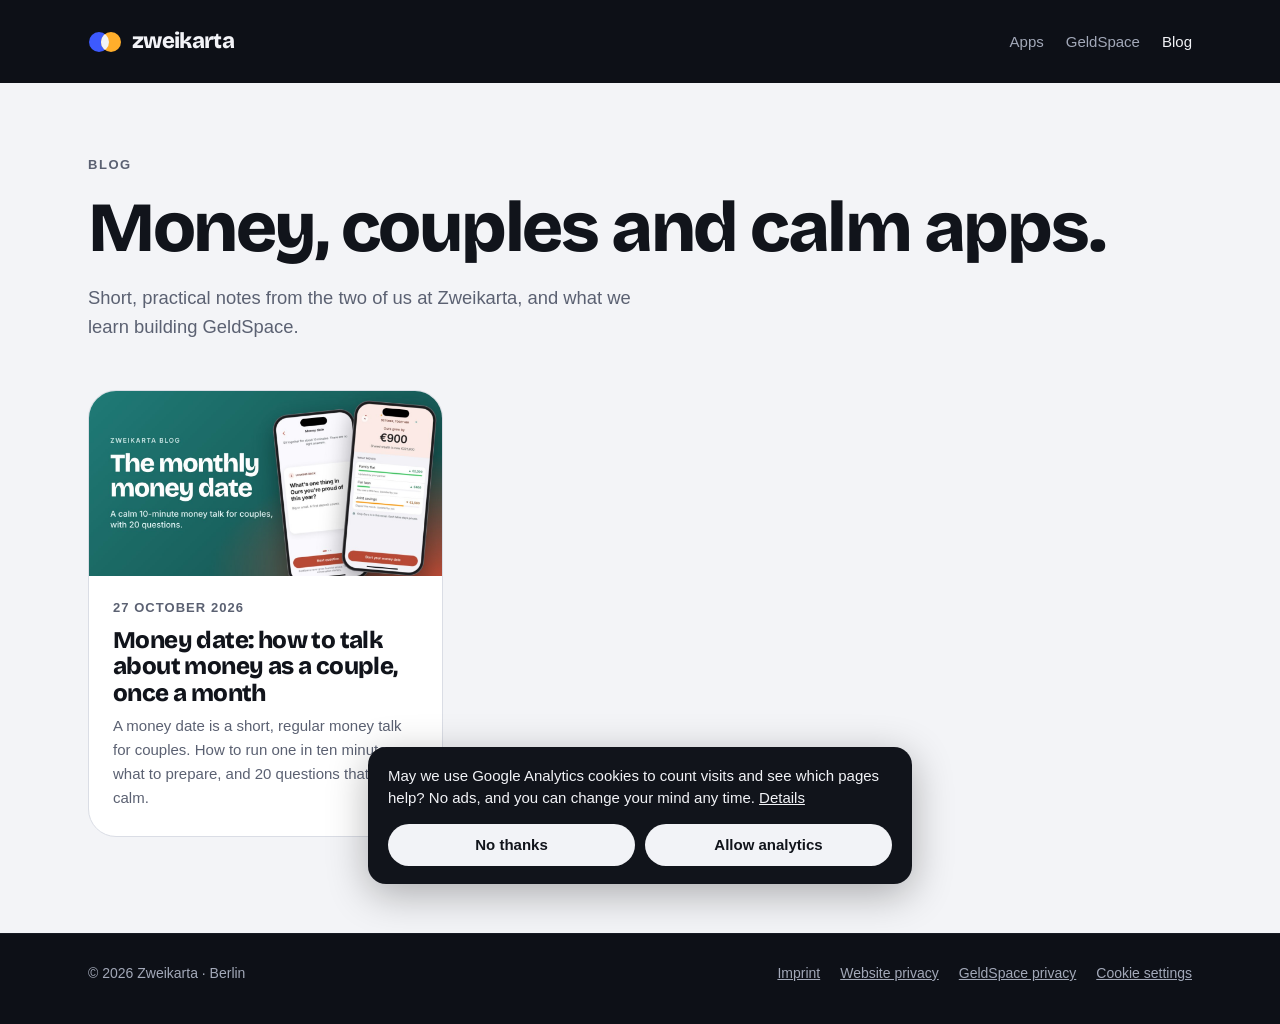
==== blog/index.html @ 754677b7 "Blog section and first post draft: money date for couples Posts are Markdown files in content/blog/," ====
<!doctype html>
<html lang="en">
<head>
<meta charset="utf-8">
<meta name="viewport" content="width=device-width, initial-scale=1">
<title>Blog · Zweikarta</title>
<meta name="description" content="Notes from Zweikarta, a two-person app studio in Berlin: money as a couple, calm apps, and what we learn building GeldSpace.">
<link rel="canonical" href="https://zweikarta.com/blog/">
<meta property="og:type" content="website">
<meta property="og:site_name" content="Zweikarta">
<meta property="og:title" content="Blog · Zweikarta">
<meta property="og:description" content="Notes from Zweikarta, a two-person app studio in Berlin: money as a couple, calm apps, and what we learn building GeldSpace.">
<meta property="og:url" content="https://zweikarta.com/blog/">
<meta property="og:image" content="https://zweikarta.com/assets/og/studio.jpg">
<meta property="og:image:width" content="1200">
<meta property="og:image:height" content="630">
<meta property="og:image:alt" content="Zweikarta: two makers, one studio. Independent app studio in Berlin.">
<meta name="twitter:card" content="summary_large_image">
<link rel="alternate" type="application/rss+xml" title="Zweikarta blog" href="https://zweikarta.com/blog/feed.xml">
<script type="application/ld+json">
{
  "@context": "https://schema.org",
  "@type": "Blog",
  "@id": "https://zweikarta.com/blog/#blog",
  "name": "Zweikarta blog",
  "url": "https://zweikarta.com/blog/",
  "description": "Notes from Zweikarta, a two-person app studio in Berlin: money as a couple, calm apps, and what we learn building GeldSpace.",
  "publisher": {
    "@id": "https://zweikarta.com/#org"
  },
  "inLanguage": "en",
  "blogPost": [
    {
      "@type": "BlogPosting",
      "headline": "Money date for couples: a 10-minute monthly check-in (20 questions)",
      "url": "https://zweikarta.com/blog/money-date-for-couples/",
      "datePublished": "2026-10-27"
    }
  ]
}
</script>
<link rel="icon" href="/assets/mark.svg" type="image/svg+xml">
<link rel="preload" href="/assets/fonts/bricolage-grotesque-latin-800-normal.woff2" as="font" type="font/woff2" crossorigin>
<link rel="stylesheet" href="/assets/studio.css">
<script src="/assets/consent.js" defer></script>
</head>
<body class="blog-page">

<header class="blog-top">
  <div class="wrap topbar">
    <a class="logo" href="/" aria-label="Zweikarta home">
      <svg viewBox="0 0 34 22" aria-hidden="true"><defs><clipPath id="logo-clip"><circle cx="11" cy="11" r="10"/></clipPath></defs><circle cx="11" cy="11" r="10" fill="#3D5AFE"/><circle cx="23" cy="11" r="10" fill="#FFAE2B"/><circle class="lens" cx="23" cy="11" r="10" clip-path="url(#logo-clip)"/></svg>
      zweikarta
    </a>
    <nav aria-label="Main">
      <a href="/#apps">Apps</a>
      <a href="/geldspace/" class="hide-sm">GeldSpace</a>
      <a href="/blog/" aria-current="page">Blog</a>
    </nav>
  </div>
</header>

<main>
<section class="blog-list wrap">
  <p class="kicker">Blog</p>
  <h1>Money, couples and calm apps.</h1>
  <p class="lede">Short, practical notes from the two of us at Zweikarta, and what we learn building GeldSpace.</p>
  <ul class="post-cards">
    <li class="post-card">
      <a href="/blog/money-date-for-couples/">
        <img src="/assets/blog/money-date-for-couples/cover.jpg" width="1200" height="630" alt="" loading="lazy" decoding="async">
        <span class="post-card-text">
          <time datetime="2026-10-27">27 October 2026</time>
          <strong>Money date: how to talk about money as a couple, once a month</strong>
          <span>A money date is a short, regular money talk for couples. How to run one in ten minutes, what to prepare, and 20 questions that keep it calm.</span>
        </span>
      </a>
    </li>
  </ul>
</section>
</main>

<footer class="foot">
  <div class="wrap">
    <span>© 2026 Zweikarta · Berlin</span>
    <nav aria-label="Legal"><a href="/imprint/">Imprint</a><a href="/privacy/">Website privacy</a><a href="/geldspace/privacy/">GeldSpace privacy</a></nav>
  </div>
</footer>
</body>
</html>
---- assets/studio.css ----
/* Zweikarta studio home page. Self-hosted fonts only, no external requests.
   Layout: dark hero with a design + code Venn mark, then light editorial sections, dark contact band. */
@font-face { font-family: "Bricolage"; font-weight: 700; font-display: swap; src: url(fonts/bricolage-grotesque-latin-700-normal.woff2) format("woff2"); unicode-range: U+0000-00FF,U+0131,U+0152-0153,U+02BB-02BC,U+02C6,U+02DA,U+02DC,U+0304,U+0308,U+0329,U+2000-206F,U+20AC,U+2122,U+2212; }
@font-face { font-family: "Bricolage"; font-weight: 700; font-display: swap; src: url(fonts/bricolage-grotesque-latin-ext-700-normal.woff2) format("woff2"); unicode-range: U+0100-02AF,U+1E00-1E9F,U+20A0-20AB,U+2C60-2C7F,U+A720-A7FF; }
@font-face { font-family: "Bricolage"; font-weight: 800; font-display: swap; src: url(fonts/bricolage-grotesque-latin-800-normal.woff2) format("woff2"); unicode-range: U+0000-00FF,U+0131,U+0152-0153,U+02BB-02BC,U+02C6,U+02DA,U+02DC,U+0304,U+0308,U+0329,U+2000-206F,U+20AC,U+2122,U+2212; }
@font-face { font-family: "Bricolage"; font-weight: 800; font-display: swap; src: url(fonts/bricolage-grotesque-latin-ext-800-normal.woff2) format("woff2"); unicode-range: U+0100-02AF,U+1E00-1E9F,U+20A0-20AB,U+2C60-2C7F,U+A720-A7FF; }

:root {
  --night: #0D1017;        /* hero and contact bands, both themes */
  --night-2: #171B24;
  --on-night: #F2F3F7;
  --on-night-muted: #A2A8B8;
  --bg: #F3F4F7;
  --surface: #FFFFFF;
  --fg: #11141B;
  --muted: #5B6172;
  --line: #DADDE5;
  --cobalt: #3D5AFE;        /* design */
  --saffron: #FFAE2B;       /* code */
  --cobalt-ink: #2F47D6;
  --mine: #1F7A76;
  --ours: #B84A35;
  --display: "Bricolage", -apple-system, "Segoe UI", Roboto, sans-serif;
  --body: -apple-system, BlinkMacSystemFont, "Inter", "Segoe UI", Roboto, "Helvetica Neue", Arial, sans-serif;
  --r-lg: 28px;
  --r-md: 18px;
  color-scheme: light;
}
@media (prefers-color-scheme: dark) {
  :root:not([data-theme="light"]) {
    --bg: #0A0C11; --surface: #141822; --fg: #EEF0F5; --muted: #A2A8B8; --line: #262B37;
    --cobalt-ink: #8C9DFF; color-scheme: dark;
  }
}
:root[data-theme="dark"] {
  --bg: #0A0C11; --surface: #141822; --fg: #EEF0F5; --muted: #A2A8B8; --line: #262B37;
  --cobalt-ink: #8C9DFF; color-scheme: dark;
}

* { box-sizing: border-box; }
html { -webkit-text-size-adjust: 100%; scroll-behavior: smooth; }
@media (prefers-reduced-motion: reduce) { html { scroll-behavior: auto; } }
body { margin: 0; background: var(--bg); color: var(--fg); font: 17px/1.6 var(--body); -webkit-font-smoothing: antialiased; }
a { color: inherit; }
a:focus-visible { outline: 2px solid var(--saffron); outline-offset: 3px; border-radius: 6px; }
.wrap { max-width: 72rem; margin: 0 auto; padding-inline: 24px; }
h1, h2, h3 { font-family: var(--display); font-weight: 800; letter-spacing: -0.035em; line-height: 0.98; text-wrap: balance; margin: 0; }
.kicker { font-size: 13px; font-weight: 600; letter-spacing: 0.12em; text-transform: uppercase; color: var(--muted); margin: 0 0 18px; }

/* Hero */
.hero { background: var(--night); color: var(--on-night); position: relative; overflow: hidden; }
.hero::after { content: ""; position: absolute; inset: auto -10% -45% 30%; height: 70%; background: radial-gradient(closest-side, rgba(61,90,254,0.22), transparent); pointer-events: none; }
.topbar { display: flex; align-items: center; justify-content: space-between; gap: 16px; padding-block: 24px; position: relative; z-index: 1; flex-wrap: wrap; }
.logo { display: inline-flex; align-items: center; gap: 10px; text-decoration: none; font-family: var(--display); font-weight: 800; font-size: 22px; letter-spacing: -0.03em; }
.logo svg { width: 34px; height: 22px; }
.logo .lens { fill: #F2F3F7; } /* overlap matches the "Apps" lens in the hero */
.topbar nav { display: flex; gap: 22px; font-size: 15px; }
.topbar nav a { text-decoration: none; color: var(--on-night-muted); }
.topbar nav a:hover { color: var(--on-night); }
.hero-grid { display: grid; grid-template-columns: minmax(0, 1.25fr) minmax(0, 1fr); gap: 40px; align-items: center; padding-block: 56px 96px; position: relative; z-index: 1; }
.hero h1 { font-size: clamp(3.2rem, 7.5vw, 5.8rem); }
.hero h1 .dim { color: var(--on-night-muted); }
.hero .lede { font-size: clamp(1.1rem, 2vw, 1.3rem); color: var(--on-night-muted); max-width: 32rem; margin: 28px 0 36px; }
.ctas { display: flex; flex-wrap: wrap; gap: 12px; }
.btn { display: inline-flex; align-items: center; gap: 8px; height: 52px; padding: 0 24px; border-radius: 999px; font-weight: 600; font-size: 16px; text-decoration: none; transition: transform .15s ease; }
.btn:hover { transform: translateY(-2px); }
.btn-primary { background: var(--saffron); color: #1A1204; }
.btn-ghost { border: 1px solid rgba(242,243,247,0.25); color: var(--on-night); }

/* Venn: design + code = apps */
.venn { display: block; width: 100%; max-width: 460px; height: auto; margin-inline: auto; overflow: visible; }
.venn text { font-family: var(--display); font-weight: 700; font-size: 22px; letter-spacing: -0.01em; }
.venn .mid { font-weight: 800; font-size: 26px; }
@media (prefers-reduced-motion: no-preference) {
  .venn .l { animation: meet-l 1.1s cubic-bezier(.2,.8,.2,1) both; }
  .venn .r { animation: meet-r 1.1s cubic-bezier(.2,.8,.2,1) both; }
  .venn .lens { animation: lens .6s ease-out .7s both; }
  @keyframes meet-l { from { transform: translateX(-40px); } to { transform: none; } }
  @keyframes meet-r { from { transform: translateX(40px); } to { transform: none; } }
  @keyframes lens { from { opacity: 0.15; } to { opacity: 1; } }
}

/* Sections */
section.block { padding-block: 96px; }
section.block + section.block { padding-top: 0; }
.section-head { display: flex; justify-content: space-between; align-items: end; gap: 24px; flex-wrap: wrap; margin-bottom: 40px; }
.section-head h2 { font-size: clamp(2.2rem, 5vw, 3.6rem); }
.section-head p { max-width: 26rem; color: var(--muted); margin: 0; }

/* Name equation */
.equation { display: grid; grid-template-columns: minmax(0, 1fr) auto minmax(0, 1fr) auto minmax(0, 1.2fr); gap: 16px; align-items: stretch; }
.eq-card { background: var(--surface); border: 1px solid var(--line); border-radius: var(--r-lg); padding: 28px; min-width: 0; }
.eq-card .word { font-family: var(--display); font-weight: 800; font-size: clamp(2rem, 4.5vw, 3.2rem); letter-spacing: -0.035em; line-height: 1; }
.eq-card .lang { font-size: 13px; font-weight: 600; letter-spacing: 0.1em; text-transform: uppercase; color: var(--muted); margin-top: 14px; }
.eq-card .mean { font-size: 18px; margin-top: 4px; }
.eq-card.design .word { color: var(--cobalt-ink); }
.eq-card.code .word { color: #C47800; }
.eq-card .deva { font-size: 0.55em; font-weight: 600; color: var(--muted); margin-left: 8px; letter-spacing: 0; }
.op { align-self: center; font-family: var(--display); font-weight: 800; font-size: 2.4rem; color: var(--muted); }
.eq-card.result { background: var(--night); color: var(--on-night); border-color: var(--night); }
.eq-card.result .lang { color: var(--on-night-muted); }

/* Apps */
.app-feature { display: grid; grid-template-columns: minmax(0, 1fr) minmax(0, 0.8fr); gap: 32px; align-items: end; border-radius: 36px; padding: 56px 56px 0; overflow: hidden; color: #fff;
  background: radial-gradient(120% 120% at 100% 100%, #B84A35 0%, rgba(184,74,53,0) 55%), linear-gradient(135deg, #1F7A76, #134B48); }
.app-feature .copy { padding-bottom: 56px; min-width: 0; }
.app-tag { display: inline-flex; align-items: center; gap: 10px; font-weight: 600; margin-bottom: 22px; }
.app-tag svg { width: 44px; height: 44px; border-radius: 11px; box-shadow: 0 0 0 1px rgba(255,255,255,0.25); }
.app-feature h3 { font-size: clamp(2rem, 4.5vw, 3.4rem); }
.app-feature p { color: #E3F1F0; font-size: 1.1rem; max-width: 28rem; margin: 20px 0 28px; }
.app-feature .chips { display: flex; flex-wrap: wrap; gap: 8px; margin-bottom: 32px; }
.chip { font-size: 13px; font-weight: 600; padding: 6px 12px; border-radius: 999px; background: rgba(255,255,255,0.14); }
.btn-light { background: #fff; color: #134B48; }
.app-feature img { display: block; width: 100%; max-width: 320px; height: auto; margin: 0 auto -70px; filter: drop-shadow(0 30px 40px rgba(0,0,0,0.3)); }
.next-app { margin-top: 16px; border: 2px dashed var(--line); border-radius: var(--r-lg); padding: 28px; display: flex; justify-content: space-between; align-items: center; gap: 16px; flex-wrap: wrap; color: var(--muted); }
.next-app strong { color: var(--fg); font-family: var(--display); font-size: 1.4rem; letter-spacing: -0.02em; }

/* People */
.people { display: grid; grid-template-columns: repeat(2, minmax(0, 1fr)); gap: 16px; }
.person { background: var(--surface); border: 1px solid var(--line); border-radius: var(--r-lg); padding: 32px; display: flex; gap: 20px; align-items: flex-start; min-width: 0; }
.avatar { width: 64px; height: 64px; border-radius: 50%; flex: none; display: grid; place-items: center; font-family: var(--display); font-weight: 800; font-size: 26px; }
.person.design .avatar { background: var(--cobalt); color: #fff; }
.person.code .avatar { background: var(--saffron); color: #1A1204; }
.person h3 { font-size: 1.6rem; letter-spacing: -0.025em; }
.person .role { font-weight: 600; color: var(--muted); margin: 6px 0 10px; font-size: 15px; }
.person p { margin: 0; }

/* Principles */
.principles { display: grid; grid-template-columns: repeat(3, minmax(0, 1fr)); gap: 16px; }
.principle { border-top: 2px solid var(--fg); padding-top: 20px; min-width: 0; }
.principle h3 { font-size: 1.5rem; letter-spacing: -0.025em; margin-bottom: 10px; }
.principle p { color: var(--muted); margin: 0; }

/* Contact band */
.contact { background: var(--night); color: var(--on-night); padding-block: 96px; }
.contact h2 { font-size: clamp(2.6rem, 7vw, 5.4rem); }
.contact .mail { display: inline-block; margin-top: 28px; font-family: var(--display); font-weight: 700; font-size: clamp(1.4rem, 4vw, 2.4rem); letter-spacing: -0.02em; color: var(--saffron); text-decoration: none; border-bottom: 2px solid rgba(255,174,43,0.4); word-break: break-word; }
.contact .mail:hover { border-bottom-color: var(--saffron); }
.contact p { color: var(--on-night-muted); margin: 18px 0 0; }

footer.foot { background: var(--night); color: var(--on-night-muted); border-top: 1px solid var(--night-2); font-size: 14px; padding-block: 28px 40px; }
footer.foot .wrap { display: flex; justify-content: space-between; gap: 16px; flex-wrap: wrap; }
footer.foot nav { display: flex; gap: 20px; flex-wrap: wrap; }
footer.foot a { color: var(--on-night-muted); }

.draft-banner { background: #FFE6A8; color: #4A3500; font-size: 14px; padding: 10px 0; }

@media (max-width: 860px) {
  .hero-grid { grid-template-columns: 1fr; padding-block: 24px 72px; }
  .venn { max-width: 340px; }
  .equation { grid-template-columns: 1fr; }
  .op { justify-self: center; font-size: 2rem; line-height: 1; }
  .app-feature { grid-template-columns: 1fr; padding: 36px 24px 0; border-radius: 28px; }
  .app-feature .copy { padding-bottom: 8px; }
  .app-feature img { max-width: 250px; }
  .people, .principles { grid-template-columns: 1fr; }
  section.block { padding-block: 72px; }
  .person { padding: 24px; }
}
@media (max-width: 480px) {
  .wrap { padding-inline: 18px; }
  .topbar nav { gap: 16px; }
  .topbar nav a.hide-sm { display: none; }
}

/* GeldSpace product page (uses the app's Sanctuary colours) */
.gs-page { --accent: #1F7A76; }
.gs-hero { background: radial-gradient(110% 120% at 100% 100%, #B84A35 0%, rgba(184,74,53,0) 50%), linear-gradient(140deg, #1F7A76, #134B48); color: #fff; overflow: hidden; }
.gs-hero .topbar nav a { color: #CFE6E4; }
.gs-hero .topbar nav a:hover { color: #fff; }
.gs-hero .hero-grid { padding-block: 40px 0; align-items: end; }
.gs-hero .copy { padding-bottom: 80px; }
.gs-hero h1 { font-size: clamp(2.6rem, 5.5vw, 4.4rem); }
.gs-hero .lede { color: #E3F1F0; }
.gs-hero img { display: block; width: 100%; max-width: 300px; height: auto; margin: 0 auto -40px; filter: drop-shadow(0 30px 40px rgba(0,0,0,0.3)); }
.soon { display: inline-flex; align-items: center; height: 48px; padding: 0 20px; border-radius: 999px; border: 1px solid rgba(255,255,255,0.35); font-weight: 600; font-size: 15px; }
.intro { font-family: var(--display); font-weight: 700; font-size: clamp(1.6rem, 3.6vw, 2.5rem); line-height: 1.2; letter-spacing: -0.025em; max-width: 52rem; margin: 0; text-wrap: pretty; }
.intro em { font-style: normal; color: var(--muted); }
.spaces2 { display: grid; grid-template-columns: repeat(2, minmax(0, 1fr)); gap: 16px; }
.space2 { border-radius: var(--r-lg); padding: 32px; min-width: 0; }
.space2.mine { background: #E3F1F0; color: #134B48; }
.space2.ours { background: #FBEAE5; color: #5C2318; }
.space2 h3 { font-size: 2.2rem; margin-bottom: 14px; }
.space2 ul { margin: 0; padding-left: 1.1em; }
.space2 li { margin-bottom: 6px; }
.note { margin-top: 16px; color: var(--muted); font-size: 15px; }
.steps3 { display: grid; grid-template-columns: minmax(0, 1fr) minmax(0, 0.7fr); gap: 48px; align-items: center; }
.steps3 ol { list-style: none; margin: 0; padding: 0; display: grid; gap: 28px; counter-reset: s; }
.steps3 li { display: grid; grid-template-columns: 52px minmax(0, 1fr); gap: 18px; counter-increment: s; }
.steps3 li::before { content: counter(s); width: 52px; height: 52px; border-radius: 50%; display: grid; place-items: center; font-family: var(--display); font-weight: 800; font-size: 22px; background: var(--surface); border: 1px solid var(--line); }
.steps3 h3 { font-size: 1.5rem; letter-spacing: -0.02em; margin: 10px 0 6px; }
.steps3 p { margin: 0; color: var(--muted); }
.steps3 img { display: block; width: 100%; max-width: 260px; height: auto; margin-inline: auto; }
/* GeldSpace invite page (/geldspace/invite/#CODE) */
.gs-invite { position: relative; z-index: 1; max-width: 40rem; padding-block: 48px 72px; }
.gs-invite h1 { font-size: clamp(2.4rem, 6vw, 3.8rem); }
.gs-invite .lede { margin: 20px 0 28px; }
.gs-invite-kicker { font-size: 13px; font-weight: 600; letter-spacing: 0.12em; text-transform: uppercase; color: #CFE6E4; margin: 0 0 14px; }
.code-card { background: #FFFFFF; color: #11141B; border-radius: var(--r-lg); padding: 24px; margin-bottom: 24px; box-shadow: 0 24px 48px rgba(0,0,0,0.18); text-align: center; }
.code-card p { margin: 0; }
.code-label { font-size: 13px; font-weight: 600; letter-spacing: 0.12em; text-transform: uppercase; color: #5B6172; }
.code-card .code { font-family: var(--display); font-weight: 800; font-size: clamp(2.6rem, 11vw, 3.6rem); letter-spacing: 0.14em; line-height: 1.1; margin: 10px 0 6px !important; color: #B84A35; font-variant-numeric: tabular-nums; }
.code-note { color: #5B6172; font-size: 15px; }
.code-copy { margin-top: 16px; height: 44px; padding: 0 20px; border-radius: 999px; border: 1px solid #DADDE5; background: #FFFFFF; color: #134B48; font: 600 15px var(--body); cursor: pointer; }
.code-copy:hover { border-color: #134B48; }
.code-copy:focus-visible { outline: 2px solid var(--saffron); outline-offset: 3px; }
.code-card.is-missing .code { font-size: clamp(1.6rem, 6vw, 2rem); letter-spacing: -0.02em; color: #11141B; }
.gs-steps { grid-template-columns: minmax(0, 1fr); max-width: 40rem; }
.gs-what .space2 h3 { font-size: 1.7rem; }
.cols2 { display: grid; grid-template-columns: repeat(2, minmax(0, 1fr)); gap: 16px; }
.panel { background: var(--surface); border: 1px solid var(--line); border-radius: var(--r-lg); padding: 32px; min-width: 0; }
.panel h3 { font-size: 1.6rem; letter-spacing: -0.025em; margin-bottom: 12px; }
.panel ul { margin: 0; padding-left: 1.1em; }
.panel li { margin-bottom: 8px; }
.faq { display: grid; gap: 10px; }
.faq details { background: var(--surface); border: 1px solid var(--line); border-radius: var(--r-md); padding: 0 24px; }
.faq summary { cursor: pointer; padding: 20px 0; font-weight: 600; font-size: 1.05rem; list-style: none; display: flex; justify-content: space-between; gap: 16px; }
.faq summary::-webkit-details-marker { display: none; }
.faq summary::after { content: "+"; font-family: var(--display); font-weight: 800; font-size: 1.4rem; line-height: 1; color: var(--muted); }
.faq details[open] summary::after { content: "–"; }
.faq details p { margin: 0 0 20px; color: var(--muted); }
.help-links { display: flex; flex-wrap: wrap; gap: 12px; }
.help-links a { display: inline-flex; align-items: center; height: 48px; padding: 0 20px; border-radius: 999px; border: 1px solid var(--line); background: var(--surface); text-decoration: none; font-weight: 600; }
.help-links a:hover { border-color: var(--fg); }
@media (max-width: 860px) {
  .gs-hero .copy { padding-bottom: 8px; }
  .gs-hero img { max-width: 240px; }
  .spaces2, .cols2, .steps3 { grid-template-columns: 1fr; }
  .steps3 img { max-width: 220px; }
  .space2, .panel { padding: 24px; }
}

/* Blog (/blog/), pages generated by tools/build_blog.py */
.blog-top { background: var(--night); color: var(--on-night); }
.blog-top .topbar nav a[aria-current="page"] { color: var(--on-night); }
.blog-list { padding-block: 72px 96px; }
.blog-list h1 { font-size: clamp(2.6rem, 6vw, 4.4rem); }
.blog-list .lede { color: var(--muted); font-size: 1.15rem; max-width: 34rem; margin: 20px 0 48px; }
.post-cards { list-style: none; margin: 0; padding: 0; display: grid; grid-template-columns: repeat(auto-fill, minmax(min(100%, 340px), 1fr)); gap: 20px; }
.post-card a { display: flex; flex-direction: column; height: 100%; background: var(--surface); border: 1px solid var(--line); border-radius: var(--r-lg); overflow: hidden; text-decoration: none; transition: transform .15s ease, border-color .15s ease; }
.post-card a:hover { transform: translateY(-2px); border-color: var(--fg); }
.post-card img { display: block; width: 100%; height: auto; aspect-ratio: 1200 / 630; object-fit: cover; }
.post-card-text { display: flex; flex-direction: column; gap: 8px; padding: 22px 24px 26px; }
.post-card time { font-size: 13px; font-weight: 600; letter-spacing: 0.08em; text-transform: uppercase; color: var(--muted); }
.post-card strong { font-family: var(--display); font-weight: 800; font-size: 1.5rem; line-height: 1.1; letter-spacing: -0.025em; }
.post-card-text > span { color: var(--muted); font-size: 15px; }

.post { max-width: 46rem; padding-block: 48px 96px; }
.crumbs { font-size: 15px; margin-bottom: 20px; }
.crumbs a { color: var(--muted); text-decoration: none; }
.crumbs a::before { content: "← "; }
.crumbs a:hover { color: var(--fg); }
.post h1 { font-size: clamp(2.3rem, 5.5vw, 3.6rem); line-height: 1.02; }
.post-meta { color: var(--muted); font-size: 15px; margin: 18px 0 32px; }
.post-cover { margin: 0 0 40px; }
.post-cover img { display: block; width: 100%; height: auto; border-radius: var(--r-lg); }
.post-toc { background: var(--surface); border: 1px solid var(--line); border-radius: var(--r-md); padding: 22px 26px; margin-bottom: 40px; }
.post-toc .kicker { margin-bottom: 10px; }
.post-toc ol { margin: 0; padding-left: 1.2em; }
.post-toc li { margin: 4px 0; }
.post-toc a { text-decoration: none; }
.post-toc a:hover { text-decoration: underline; }
.post-body { font-size: 1.1rem; line-height: 1.7; }
.post-body h2 { font-size: clamp(1.7rem, 3.6vw, 2.3rem); line-height: 1.08; margin: 56px 0 16px; scroll-margin-top: 24px; }
.post-body h3 { font-size: 1.35rem; line-height: 1.2; letter-spacing: -0.02em; margin: 32px 0 8px; }
.post-body p { margin: 0 0 18px; }
.post-body ul, .post-body ol { margin: 0 0 20px; padding-left: 1.3em; }
.post-body li { margin-bottom: 8px; }
.post-body a { color: var(--mine); text-underline-offset: 3px; }
.post-body figure { margin: 36px 0; }
.post-body figure.phone { display: grid; grid-template-columns: minmax(0, 220px) minmax(0, 1fr); gap: 28px; align-items: center; background: var(--surface); border: 1px solid var(--line); border-radius: var(--r-lg); padding: 28px; }
.post-body figure img { display: block; width: 100%; height: auto; }
.post-body figure.wide img { border-radius: var(--r-md); }
.post-body figcaption { color: var(--muted); font-size: 15px; line-height: 1.5; }
.post-body figure.wide figcaption { margin-top: 10px; }
.post-cta { margin-top: 56px; border-radius: var(--r-lg); padding: 36px; color: #fff;
  background: radial-gradient(120% 120% at 100% 100%, #B84A35 0%, rgba(184,74,53,0) 55%), linear-gradient(135deg, #1F7A76, #134B48); }
.post-cta .kicker { color: #CFE6E4; margin-bottom: 10px; }
.post-cta h2 { font-size: 2.2rem; }
.post-cta p { color: #E3F1F0; margin: 12px 0 22px; max-width: 32rem; }
.post-cta .post-cta-note { font-size: 14px; margin: 14px 0 0; }
.post-disclaimer { color: var(--muted); font-size: 14px; margin-top: 32px; }
@media (prefers-color-scheme: dark) { :root:not([data-theme="light"]) .post-body a { color: #6FC3BD; } }
:root[data-theme="dark"] .post-body a { color: #6FC3BD; }
@media (max-width: 600px) {
  .post-body figure.phone { grid-template-columns: 1fr; padding: 24px; justify-items: center; text-align: center; }
  .post-body figure.phone img { max-width: 220px; }
  .post-cta { padding: 28px 24px; }
}
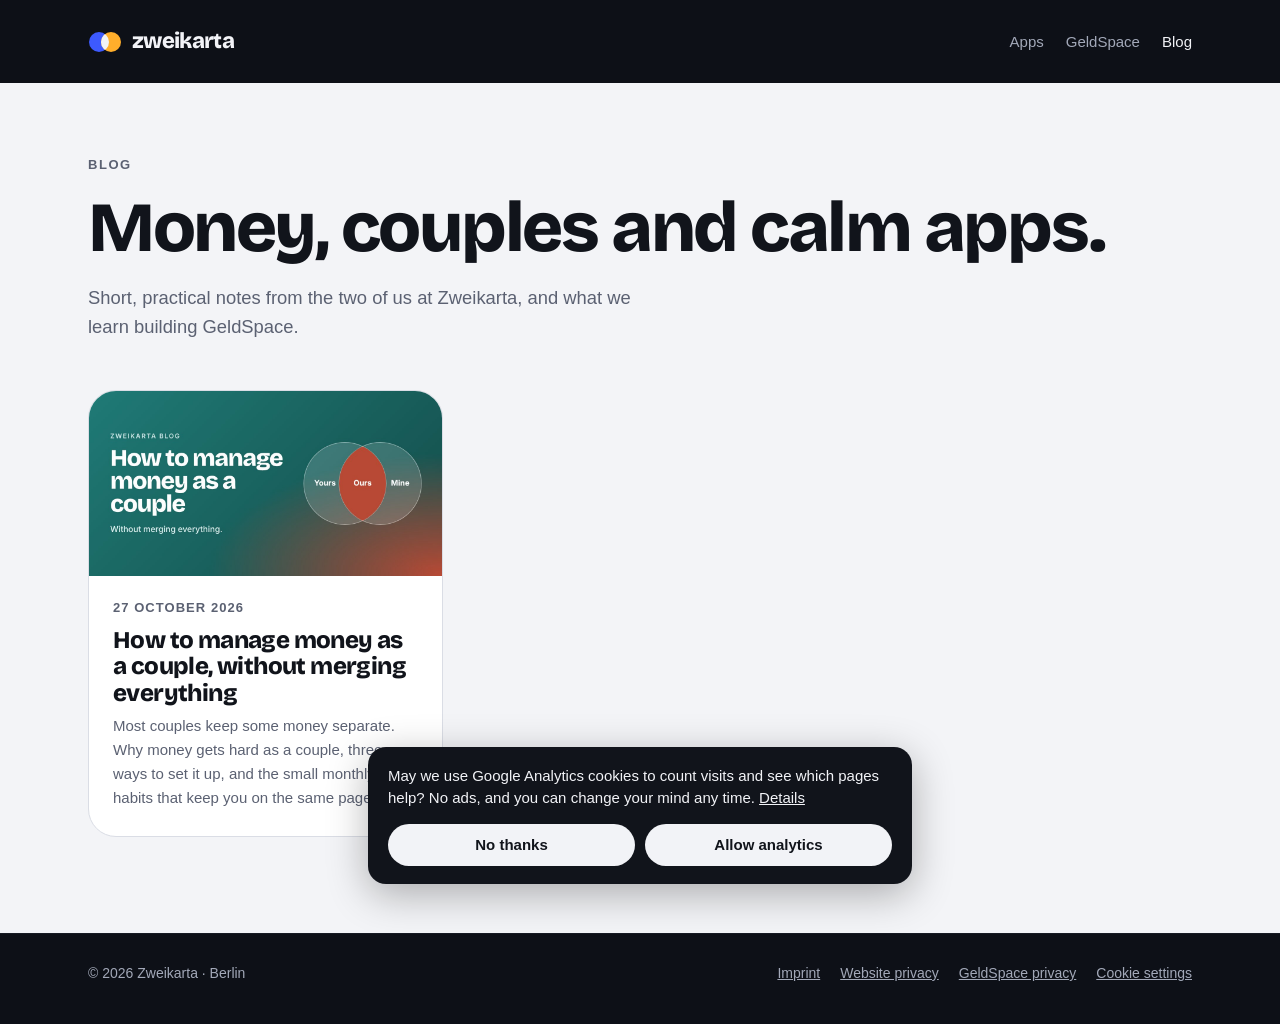
==== commit 713bf6e2: "Rewrite first post: how to manage money as a couple Problem, ways to solve it, then GeldSpace at the" ====
--- a/blog/index.html
+++ b/blog/index.html
@@ -32,8 +32,8 @@
   "blogPost": [
     {
       "@type": "BlogPosting",
-      "headline": "Money date for couples: a 10-minute monthly check-in (20 questions)",
-      "url": "https://zweikarta.com/blog/money-date-for-couples/",
+      "headline": "How to manage money as a couple without merging everything",
+      "url": "https://zweikarta.com/blog/manage-money-as-a-couple/",
       "datePublished": "2026-10-27"
     }
   ]
@@ -67,12 +67,12 @@
   <p class="lede">Short, practical notes from the two of us at Zweikarta, and what we learn building GeldSpace.</p>
   <ul class="post-cards">
     <li class="post-card">
-      <a href="/blog/money-date-for-couples/">
-        <img src="/assets/blog/money-date-for-couples/cover.jpg" width="1200" height="630" alt="" loading="lazy" decoding="async">
+      <a href="/blog/manage-money-as-a-couple/">
+        <img src="/assets/blog/manage-money-as-a-couple/cover.jpg" width="1200" height="630" alt="" loading="lazy" decoding="async">
         <span class="post-card-text">
           <time datetime="2026-10-27">27 October 2026</time>
-          <strong>Money date: how to talk about money as a couple, once a month</strong>
-          <span>A money date is a short, regular money talk for couples. How to run one in ten minutes, what to prepare, and 20 questions that keep it calm.</span>
+          <strong>How to manage money as a couple, without merging everything</strong>
+          <span>Most couples keep some money separate. Why money gets hard as a couple, three ways to set it up, and the small monthly habits that keep you on the same page.</span>
         </span>
       </a>
     </li>
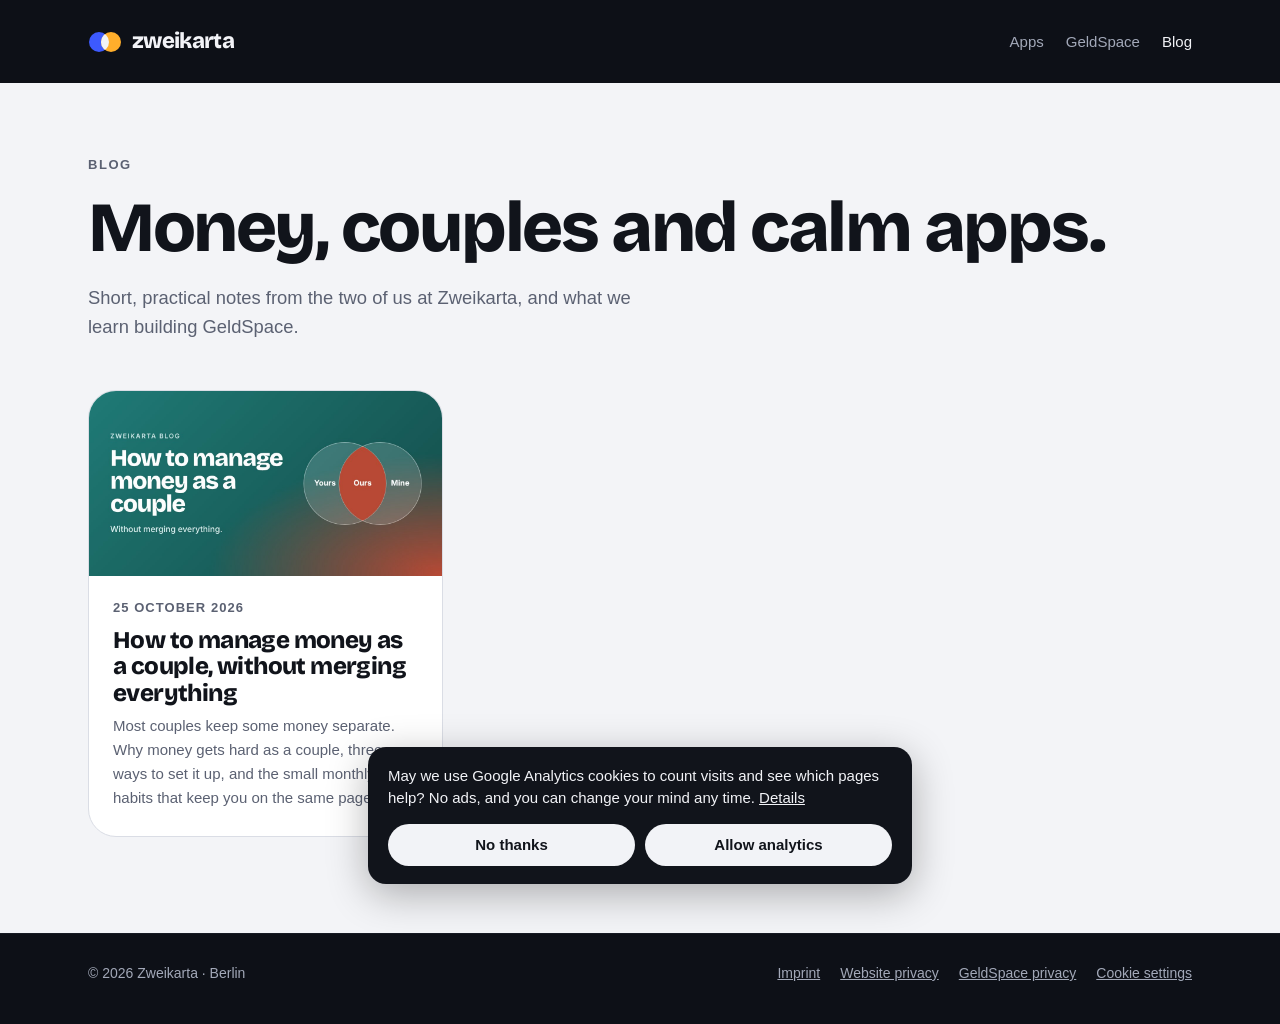
==== commit 46e6bce0: "Blog: publish date 2026-10-25 Co-Authored-By: Claude Opus 5.5 (1M context) <noreply@anthropic.com> C" ====
--- a/blog/index.html
+++ b/blog/index.html
@@ -34,7 +34,7 @@
       "@type": "BlogPosting",
       "headline": "How to manage money as a couple without merging everything",
       "url": "https://zweikarta.com/blog/manage-money-as-a-couple/",
-      "datePublished": "2026-10-27"
+      "datePublished": "2026-10-25"
     }
   ]
 }
@@ -70,7 +70,7 @@
       <a href="/blog/manage-money-as-a-couple/">
         <img src="/assets/blog/manage-money-as-a-couple/cover.jpg" width="1200" height="630" alt="" loading="lazy" decoding="async">
         <span class="post-card-text">
-          <time datetime="2026-10-27">27 October 2026</time>
+          <time datetime="2026-10-25">25 October 2026</time>
           <strong>How to manage money as a couple, without merging everything</strong>
           <span>Most couples keep some money separate. Why money gets hard as a couple, three ways to set it up, and the small monthly habits that keep you on the same page.</span>
         </span>
--- a/assets/studio.css
+++ b/assets/studio.css
@@ -268,12 +268,14 @@
 .post-body li { margin-bottom: 8px; }
 .post-body a { color: var(--mine); text-underline-offset: 3px; }
 .post-body figure { margin: 36px 0; }
-.post-body figure.phone { display: grid; grid-template-columns: minmax(0, 220px) minmax(0, 1fr); gap: 28px; align-items: center; background: var(--surface); border: 1px solid var(--line); border-radius: var(--r-lg); padding: 28px; }
+.post-body h2 { clear: both; }
+.post-body figure.phone { float: right; width: 240px; margin: 6px 0 20px 36px; text-align: center; }
+.post-body figure.phone figcaption { margin-top: 12px; font-size: 14px; }
 .post-body figure img { display: block; width: 100%; height: auto; }
 .post-body figure.wide img { border-radius: var(--r-md); }
 .post-body figcaption { color: var(--muted); font-size: 15px; line-height: 1.5; }
 .post-body figure.wide figcaption { margin-top: 10px; }
-.post-cta { margin-top: 56px; border-radius: var(--r-lg); padding: 36px; color: #fff;
+.post-cta { clear: both; margin-top: 56px; border-radius: var(--r-lg); padding: 36px; color: #fff;
   background: radial-gradient(120% 120% at 100% 100%, #B84A35 0%, rgba(184,74,53,0) 55%), linear-gradient(135deg, #1F7A76, #134B48); }
 .post-cta .kicker { color: #CFE6E4; margin-bottom: 10px; }
 .post-cta h2 { font-size: 2.2rem; }
@@ -283,7 +285,20 @@
 @media (prefers-color-scheme: dark) { :root:not([data-theme="light"]) .post-body a { color: #6FC3BD; } }
 :root[data-theme="dark"] .post-body a { color: #6FC3BD; }
 @media (max-width: 600px) {
-  .post-body figure.phone { grid-template-columns: 1fr; padding: 24px; justify-items: center; text-align: center; }
-  .post-body figure.phone img { max-width: 220px; }
+  .post-body figure.phone { float: none; width: auto; max-width: 240px; margin: 28px auto; }
   .post-cta { padding: 28px 24px; }
 }
+.post-app { clear: both; margin-top: 64px; display: grid; grid-template-columns: minmax(0, 1fr) 250px; gap: 36px; align-items: end; border-radius: var(--r-lg); padding: 40px 40px 0; overflow: hidden; color: #fff;
+  background: radial-gradient(120% 120% at 100% 100%, #B84A35 0%, rgba(184,74,53,0) 55%), linear-gradient(135deg, #1F7A76, #134B48); }
+.post-app-copy { padding-bottom: 40px; min-width: 0; }
+.post-app h2 { font-size: clamp(1.8rem, 3.6vw, 2.3rem); line-height: 1.05; margin: 0 0 16px; }
+.post-app p { color: #E3F1F0; margin: 0 0 14px; font-size: 1.02rem; line-height: 1.6; }
+.post-app strong { color: #fff; }
+.post-app .btn { margin-top: 10px; }
+.post-app .post-app-note { font-size: 14px; margin: 14px 0 0; color: #CFE6E4; }
+.post-app img { display: block; width: 100%; height: auto; margin-bottom: -90px; filter: drop-shadow(0 24px 36px rgba(0,0,0,0.3)); }
+@media (max-width: 700px) {
+  .post-app { grid-template-columns: 1fr; padding: 32px 24px 0; }
+  .post-app-copy { padding-bottom: 8px; }
+  .post-app img { max-width: 220px; margin: 0 auto -110px; }
+}
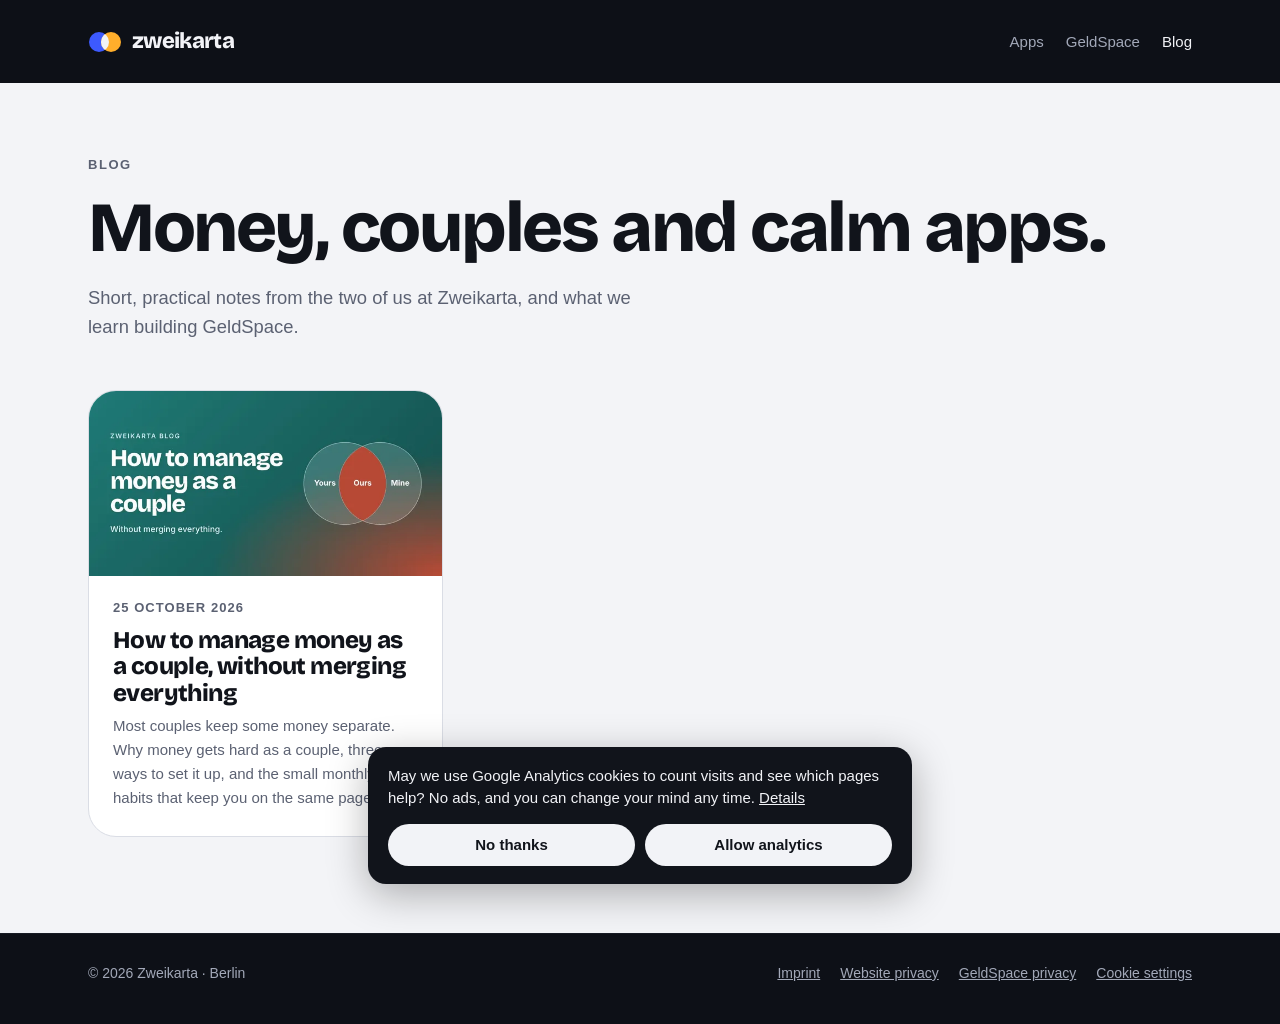
==== commit ea772dec: "Blog: serve WebP images sized for the screen tools/optimize_images.py writes WebP copies at a few wi" ====
--- a/blog/index.html
+++ b/blog/index.html
@@ -41,7 +41,7 @@
 </script>
 <link rel="icon" href="/assets/mark.svg" type="image/svg+xml">
 <link rel="preload" href="/assets/fonts/bricolage-grotesque-latin-800-normal.woff2" as="font" type="font/woff2" crossorigin>
-<link rel="stylesheet" href="/assets/studio.css">
+<link rel="stylesheet" href="/assets/studio.css?v=f3b9b422">
 <script src="/assets/consent.js" defer></script>
 </head>
 <body class="blog-page">
@@ -68,7 +68,7 @@
   <ul class="post-cards">
     <li class="post-card">
       <a href="/blog/manage-money-as-a-couple/">
-        <img src="/assets/blog/manage-money-as-a-couple/cover.jpg" width="1200" height="630" alt="" loading="lazy" decoding="async">
+        <picture><source type="image/webp" srcset="/assets/blog/manage-money-as-a-couple/cover-320.webp 320w, /assets/blog/manage-money-as-a-couple/cover-640.webp 640w, /assets/blog/manage-money-as-a-couple/cover-960.webp 960w, /assets/blog/manage-money-as-a-couple/cover-1200.webp 1200w" sizes="(max-width: 760px) 100vw, 400px"><img src="/assets/blog/manage-money-as-a-couple/cover.jpg" width="1200" height="630" alt="" loading="lazy" decoding="async"></picture>
         <span class="post-card-text">
           <time datetime="2026-10-25">25 October 2026</time>
           <strong>How to manage money as a couple, without merging everything</strong>
--- a/assets/studio.css
+++ b/assets/studio.css
@@ -302,3 +302,4 @@
   .post-app-copy { padding-bottom: 8px; }
   .post-app img { max-width: 220px; margin: 0 auto -110px; }
 }
+.post-cover picture, .post-body picture, .post-card picture, .post-app picture { display: block; }
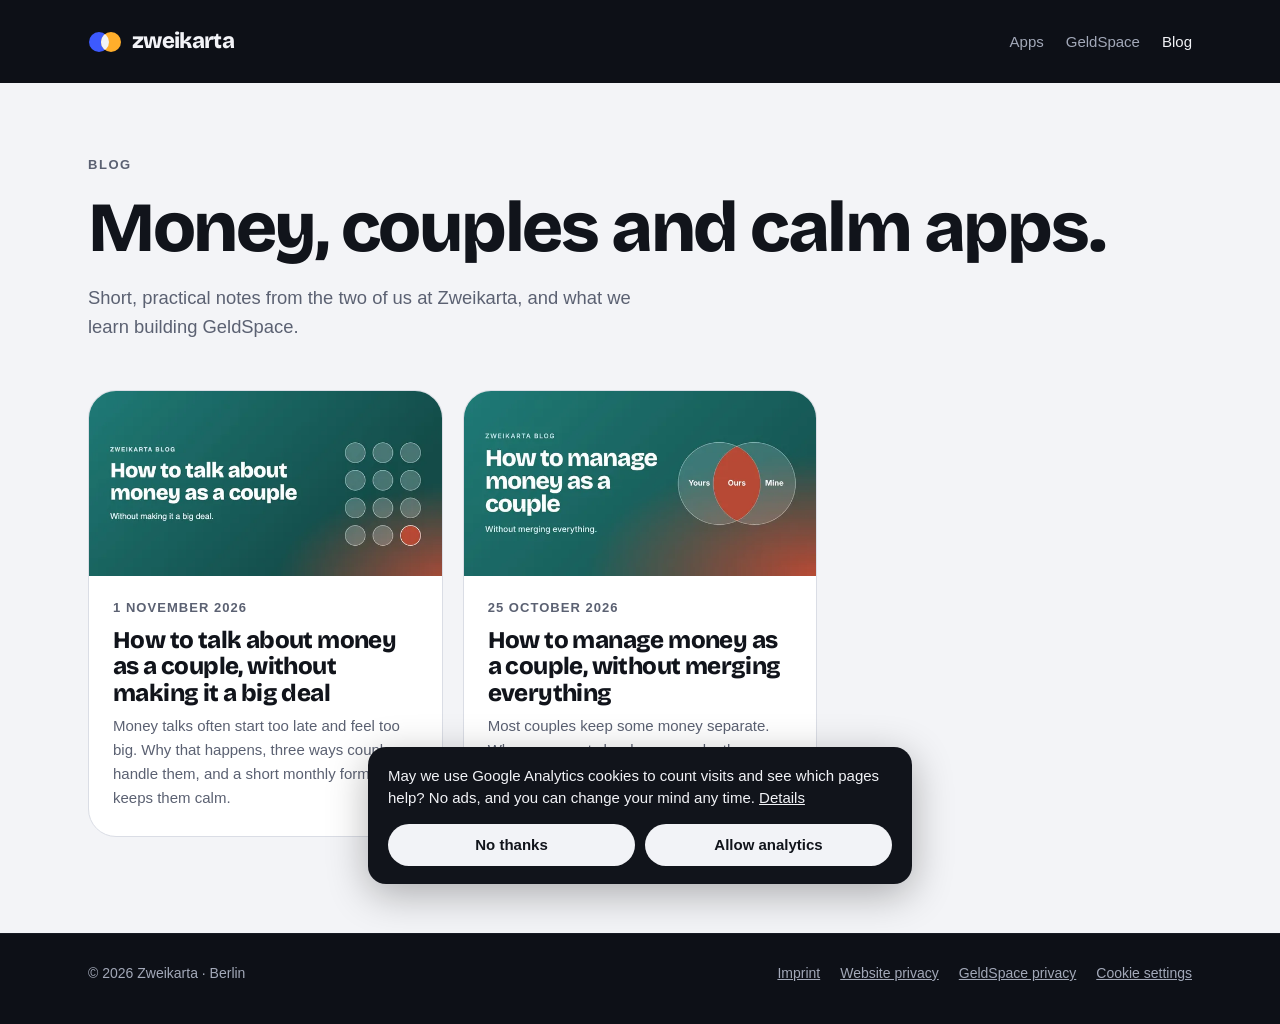
==== commit 6a32069b: "Blog: how to talk about money as a couple Co-Authored-By: Claude Opus 5.5 <noreply@anthropic.com>" ====
--- a/blog/index.html
+++ b/blog/index.html
@@ -30,6 +30,12 @@
   },
   "inLanguage": "en",
   "blogPost": [
+    {
+      "@type": "BlogPosting",
+      "headline": "How to talk about money as a couple, calmly",
+      "url": "https://zweikarta.com/blog/how-to-talk-about-money-as-a-couple/",
+      "datePublished": "2026-11-01"
+    },
     {
       "@type": "BlogPosting",
       "headline": "How to manage money as a couple without merging everything",
@@ -67,6 +73,16 @@
   <p class="lede">Short, practical notes from the two of us at Zweikarta, and what we learn building GeldSpace.</p>
   <ul class="post-cards">
     <li class="post-card">
+      <a href="/blog/how-to-talk-about-money-as-a-couple/">
+        <picture><source type="image/webp" srcset="/assets/blog/how-to-talk-about-money-as-a-couple/cover-320.webp 320w, /assets/blog/how-to-talk-about-money-as-a-couple/cover-640.webp 640w, /assets/blog/how-to-talk-about-money-as-a-couple/cover-960.webp 960w, /assets/blog/how-to-talk-about-money-as-a-couple/cover-1200.webp 1200w" sizes="(max-width: 760px) 100vw, 400px"><img src="/assets/blog/how-to-talk-about-money-as-a-couple/cover.jpg" width="1200" height="630" alt="" loading="lazy" decoding="async"></picture>
+        <span class="post-card-text">
+          <time datetime="2026-11-01">1 November 2026</time>
+          <strong>How to talk about money as a couple, without making it a big deal</strong>
+          <span>Money talks often start too late and feel too big. Why that happens, three ways couples handle them, and a short monthly format that keeps them calm.</span>
+        </span>
+      </a>
+    </li>
+    <li class="post-card">
       <a href="/blog/manage-money-as-a-couple/">
         <picture><source type="image/webp" srcset="/assets/blog/manage-money-as-a-couple/cover-320.webp 320w, /assets/blog/manage-money-as-a-couple/cover-640.webp 640w, /assets/blog/manage-money-as-a-couple/cover-960.webp 960w, /assets/blog/manage-money-as-a-couple/cover-1200.webp 1200w" sizes="(max-width: 760px) 100vw, 400px"><img src="/assets/blog/manage-money-as-a-couple/cover.jpg" width="1200" height="630" alt="" loading="lazy" decoding="async"></picture>
         <span class="post-card-text">
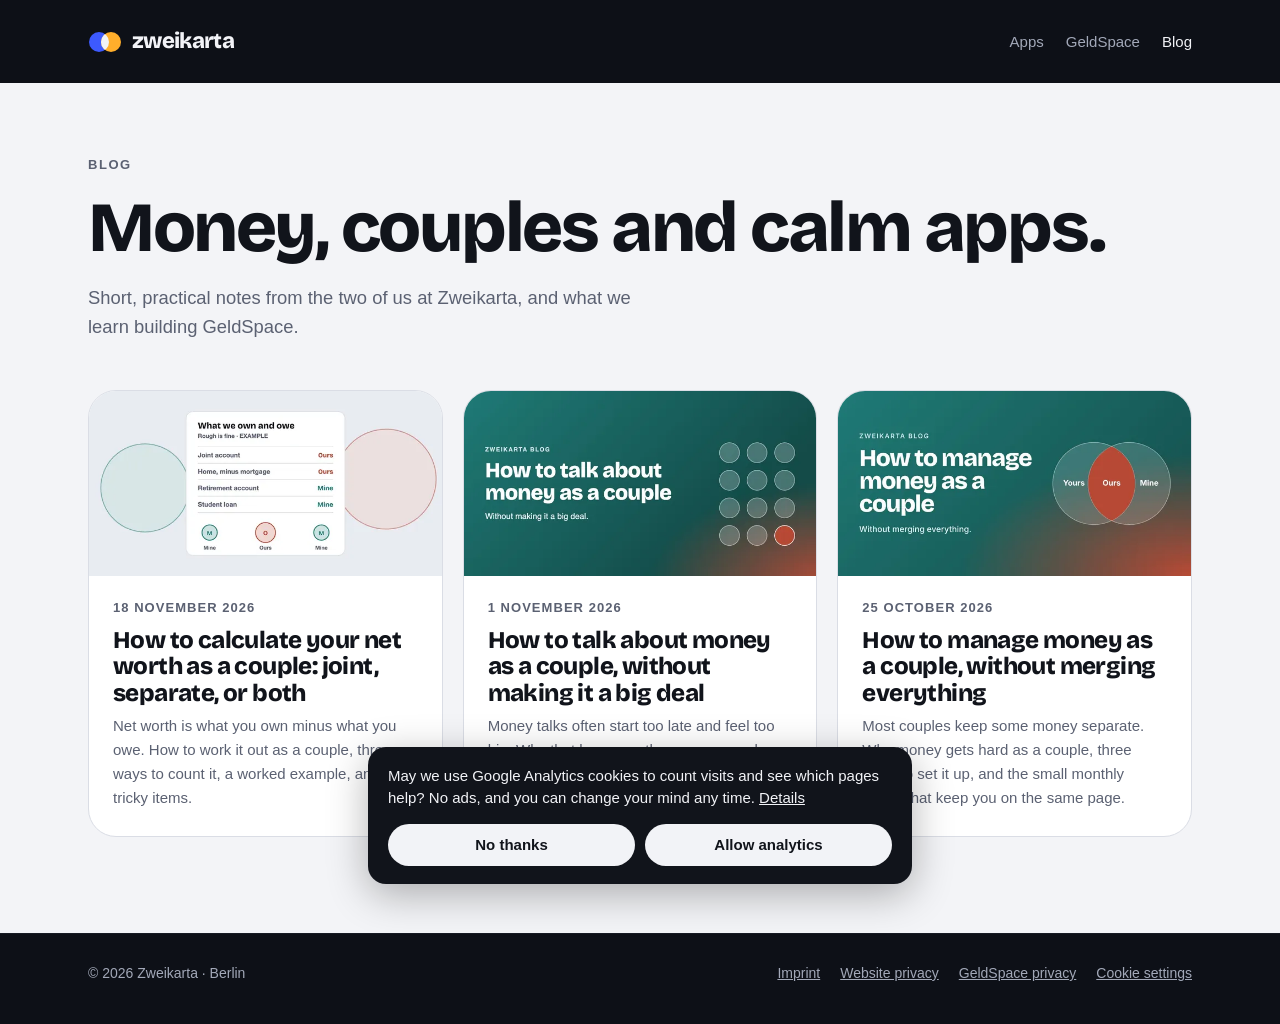
==== commit 76be4750: "Blog: How to calculate your net worth as a couple New post at /blog/net-worth-as-a-couple/ with a co" ====
--- a/blog/index.html
+++ b/blog/index.html
@@ -32,6 +32,12 @@
   "blogPost": [
     {
       "@type": "BlogPosting",
+      "headline": "How to Calculate Your Net Worth as a Couple (With Example)",
+      "url": "https://zweikarta.com/blog/net-worth-as-a-couple/",
+      "datePublished": "2026-11-18"
+    },
+    {
+      "@type": "BlogPosting",
       "headline": "How to talk about money as a couple, calmly",
       "url": "https://zweikarta.com/blog/how-to-talk-about-money-as-a-couple/",
       "datePublished": "2026-11-01"
@@ -47,7 +53,7 @@
 </script>
 <link rel="icon" href="/assets/mark.svg" type="image/svg+xml">
 <link rel="preload" href="/assets/fonts/bricolage-grotesque-latin-800-normal.woff2" as="font" type="font/woff2" crossorigin>
-<link rel="stylesheet" href="/assets/studio.css?v=f3b9b422">
+<link rel="stylesheet" href="/assets/studio.css?v=9fafd399">
 <script src="/assets/consent.js" defer></script>
 </head>
 <body class="blog-page">
@@ -72,6 +78,16 @@
   <h1>Money, couples and calm apps.</h1>
   <p class="lede">Short, practical notes from the two of us at Zweikarta, and what we learn building GeldSpace.</p>
   <ul class="post-cards">
+    <li class="post-card">
+      <a href="/blog/net-worth-as-a-couple/">
+        <picture><source type="image/webp" srcset="/assets/blog/net-worth-as-a-couple/cover-320.webp 320w, /assets/blog/net-worth-as-a-couple/cover-640.webp 640w, /assets/blog/net-worth-as-a-couple/cover-960.webp 960w, /assets/blog/net-worth-as-a-couple/cover-1200.webp 1200w" sizes="(max-width: 760px) 100vw, 400px"><img src="/assets/blog/net-worth-as-a-couple/cover.jpg" width="1200" height="630" alt="" loading="lazy" decoding="async"></picture>
+        <span class="post-card-text">
+          <time datetime="2026-11-18">18 November 2026</time>
+          <strong>How to calculate your net worth as a couple: joint, separate, or both</strong>
+          <span>Net worth is what you own minus what you owe. How to work it out as a couple, three ways to count it, a worked example, and the tricky items.</span>
+        </span>
+      </a>
+    </li>
     <li class="post-card">
       <a href="/blog/how-to-talk-about-money-as-a-couple/">
         <picture><source type="image/webp" srcset="/assets/blog/how-to-talk-about-money-as-a-couple/cover-320.webp 320w, /assets/blog/how-to-talk-about-money-as-a-couple/cover-640.webp 640w, /assets/blog/how-to-talk-about-money-as-a-couple/cover-960.webp 960w, /assets/blog/how-to-talk-about-money-as-a-couple/cover-1200.webp 1200w" sizes="(max-width: 760px) 100vw, 400px"><img src="/assets/blog/how-to-talk-about-money-as-a-couple/cover.jpg" width="1200" height="630" alt="" loading="lazy" decoding="async"></picture>
--- a/assets/studio.css
+++ b/assets/studio.css
@@ -303,3 +303,92 @@
   .post-app img { max-width: 220px; margin: 0 auto -110px; }
 }
 .post-cover picture, .post-body picture, .post-card picture, .post-app picture { display: block; }
+
+/* SEO & GEO Enhancements: Takeaways, Tables, FAQs, and Related Posts */
+.post-meta a { color: inherit; text-decoration: underline; text-underline-offset: 3px; }
+.post-meta a:hover { color: var(--fg); }
+
+.post-answer {
+  background: var(--surface);
+  border: 1px solid var(--line);
+  border-radius: var(--r-md);
+  padding: 22px 26px;
+  margin: 0 0 24px;
+}
+.post-answer .kicker { color: var(--ours); margin-bottom: 8px; }
+.post-answer p:last-child { margin: 0; font-size: 1.12rem; line-height: 1.65; }
+
+.post-takeaways {
+  background: var(--surface);
+  border: 1px solid var(--line);
+  border-left: 4px solid var(--mine);
+  border-radius: var(--r-md);
+  padding: 24px 28px;
+  margin: 0 0 40px;
+}
+.post-takeaways .kicker { color: var(--mine); margin-bottom: 12px; }
+.post-takeaways ul { margin: 0; padding-left: 1.25em; }
+.post-takeaways li { margin-bottom: 8px; font-size: 1.05rem; line-height: 1.6; }
+.post-takeaways li:last-child { margin-bottom: 0; }
+
+.post-table-wrap {
+  overflow-x: auto;
+  margin: 36px 0;
+  border: 1px solid var(--line);
+  border-radius: var(--r-md);
+  background: var(--surface);
+}
+.post-table {
+  width: 100%;
+  border-collapse: collapse;
+  font-size: 15.5px;
+  line-height: 1.5;
+  text-align: left;
+}
+.post-table th, .post-table td {
+  padding: 14px 18px;
+  border-bottom: 1px solid var(--line);
+}
+.post-table th {
+  font-family: var(--display);
+  font-weight: 700;
+  background: var(--bg);
+  color: var(--fg);
+}
+.post-table tr:last-child td {
+  border-bottom: none;
+}
+
+.post-faq {
+  margin-top: 56px;
+  border-top: 1px solid var(--line);
+  padding-top: 40px;
+}
+.post-faq h2 { font-size: clamp(1.6rem, 3.2vw, 2.1rem); margin-bottom: 20px; }
+.post-faq .faq-list { display: flex; flex-direction: column; gap: 12px; }
+.post-faq details {
+  background: var(--surface);
+  border: 1px solid var(--line);
+  border-radius: var(--r-md);
+  padding: 18px 22px;
+  transition: border-color .15s ease;
+}
+.post-faq details[open] { border-color: var(--fg); }
+.post-faq summary {
+  font-family: var(--display);
+  font-weight: 700;
+  font-size: 1.15rem;
+  cursor: pointer;
+  list-style: none;
+}
+.post-faq summary::-webkit-details-marker { display: none; }
+.post-faq details p { margin: 14px 0 0; color: var(--muted); line-height: 1.6; }
+
+.post-related {
+  clear: both;
+  margin-top: 64px;
+  padding-top: 48px;
+  border-top: 1px solid var(--line);
+}
+.post-related h2 { font-size: clamp(1.7rem, 3.4vw, 2.2rem); margin-bottom: 24px; }
+
